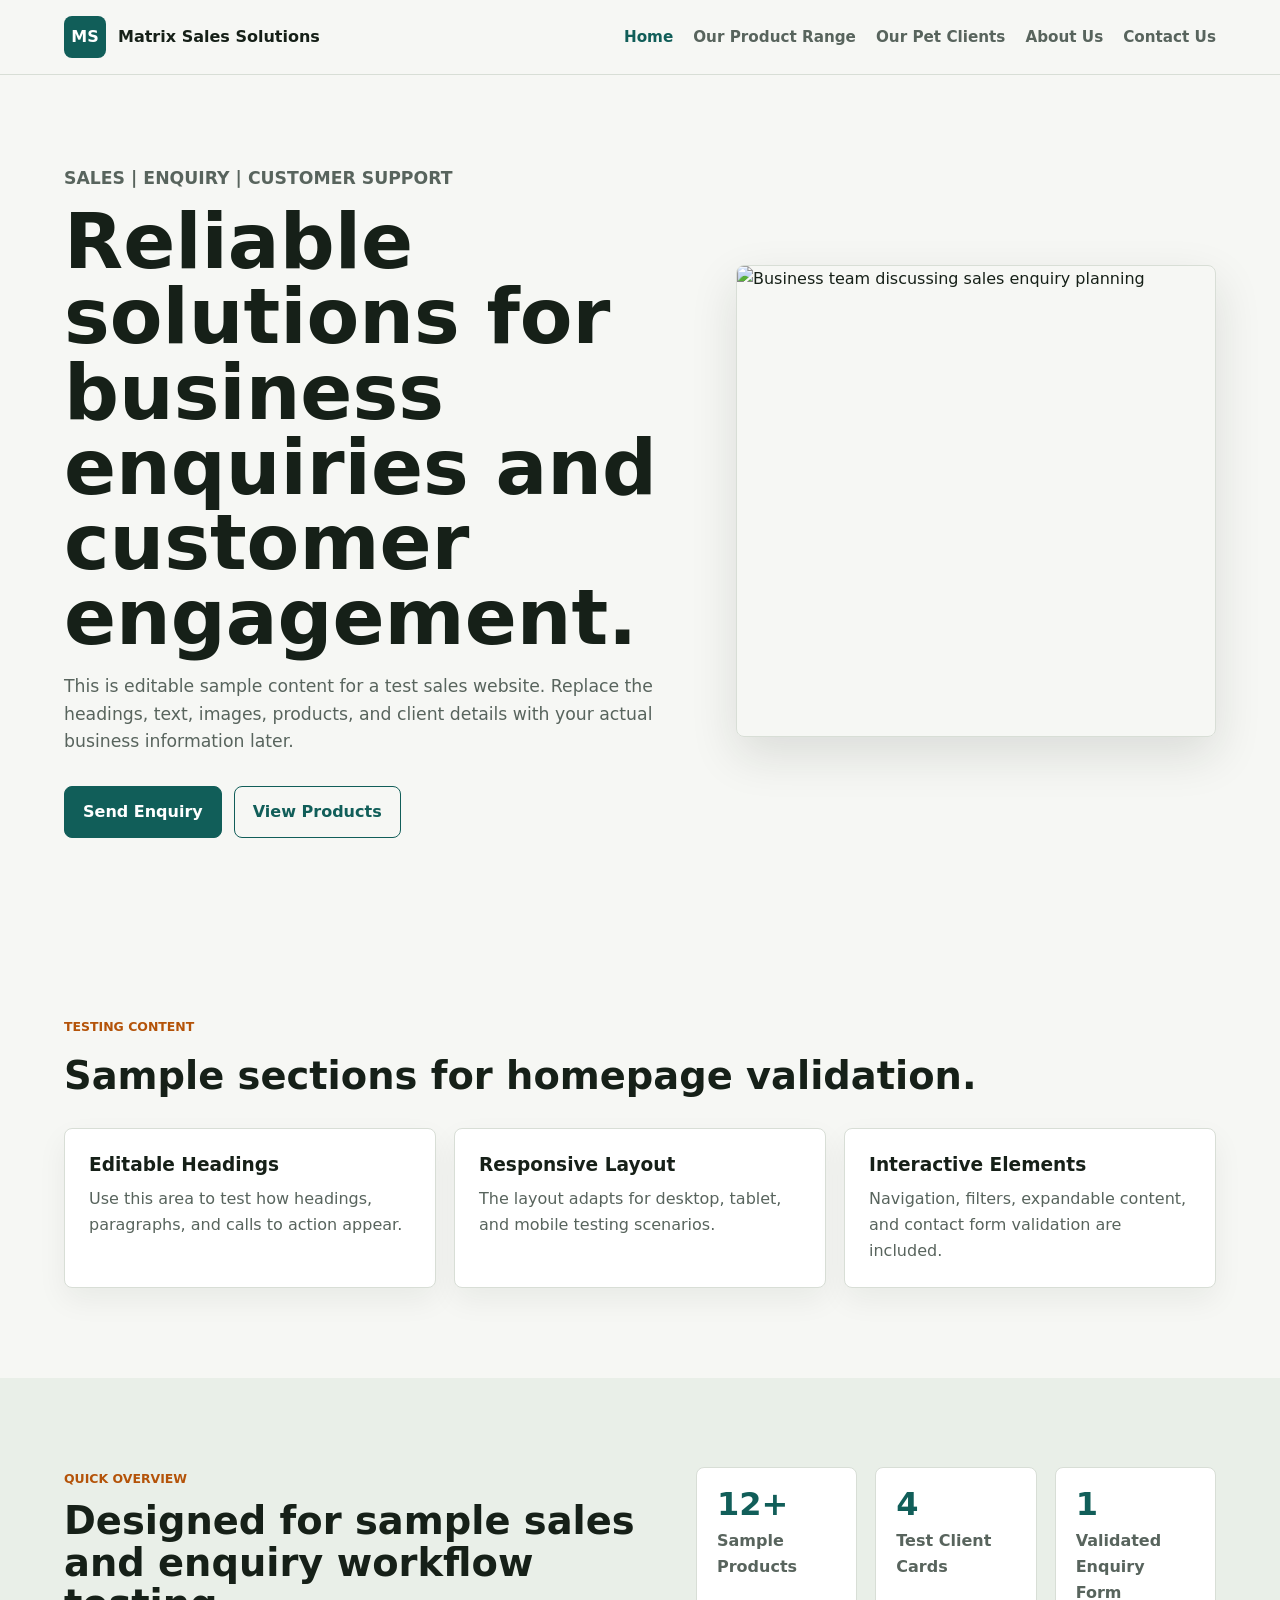
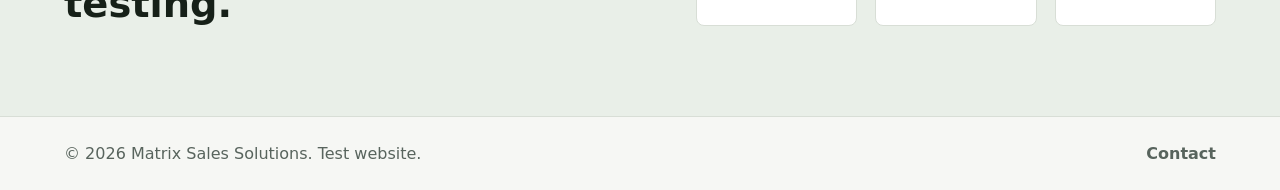
==== index.html @ e87998b1 "Add files via upload" ====
<!doctype html>
<html lang="en">
  <head>
    <meta charset="utf-8" />
    <meta name="viewport" content="width=device-width, initial-scale=1" />
    <meta
      name="description"
      content="Sample sales and enquiry website for testing forms, navigation, content, and interactive sections."
    />
    <title>Matrix Sales Solutions | Home</title>
    <link rel="stylesheet" href="styles.css" />
  </head>
  <body>
    <header class="site-header">
      <a class="brand" href="index.html" aria-label="Matrix Sales Solutions home">
        <span class="brand-mark">MS</span>
        <span>Matrix Sales Solutions</span>
      </a>
      <button class="nav-toggle" type="button" aria-expanded="false" aria-controls="site-nav">
        <span></span>
        <span></span>
        <span></span>
      </button>
      <nav id="site-nav" class="site-nav" aria-label="Main navigation">
        <a href="index.html" aria-current="page">Home</a>
        <a href="products.html">Our Product Range</a>
        <a href="clients.html">Our Pet Clients</a>
        <a href="about.html">About Us</a>
        <a href="contact.html">Contact Us</a>
      </nav>
    </header>

    <main>
      <section class="hero">
        <div class="hero-copy">
          <p class="eyebrow">Sales | Enquiry | Customer Support</p>
          <h1>Reliable solutions for business enquiries and customer engagement.</h1>
          <p>
            This is editable sample content for a test sales website. Replace the headings, text,
            images, products, and client details with your actual business information later.
          </p>
          <div class="button-row">
            <a class="button primary" href="contact.html">Send Enquiry</a>
            <a class="button secondary" href="products.html">View Products</a>
          </div>
        </div>
        <div class="hero-image">
          <img
            src="https://images.unsplash.com/photo-1556761175-b413da4baf72?auto=format&fit=crop&w=1000&q=80"
            alt="Business team discussing sales enquiry planning"
          />
        </div>
      </section>

      <section class="section">
        <div class="section-heading">
          <p class="eyebrow">Testing Content</p>
          <h2>Sample sections for homepage validation.</h2>
        </div>
        <div class="feature-grid">
          <article class="feature-card">
            <h3>Editable Headings</h3>
            <p>Use this area to test how headings, paragraphs, and calls to action appear.</p>
          </article>
          <article class="feature-card">
            <h3>Responsive Layout</h3>
            <p>The layout adapts for desktop, tablet, and mobile testing scenarios.</p>
          </article>
          <article class="feature-card">
            <h3>Interactive Elements</h3>
            <p>Navigation, filters, expandable content, and contact form validation are included.</p>
          </article>
        </div>
      </section>

      <section class="section muted split-section">
        <div>
          <p class="eyebrow">Quick Overview</p>
          <h2>Designed for sample sales and enquiry workflow testing.</h2>
        </div>
        <div class="stats-grid">
          <div>
            <strong>12+</strong>
            <span>Sample Products</span>
          </div>
          <div>
            <strong>4</strong>
            <span>Test Client Cards</span>
          </div>
          <div>
            <strong>1</strong>
            <span>Validated Enquiry Form</span>
          </div>
        </div>
      </section>
    </main>

    <footer class="site-footer">
      <p>&copy; <span id="year"></span> Matrix Sales Solutions. Test website.</p>
      <a href="contact.html">Contact</a>
    </footer>

    <script src="script.js"></script>
  </body>
</html>
---- styles.css ----
:root {
  --bg: #f6f7f4;
  --surface: #ffffff;
  --surface-alt: #e9efe8;
  --ink: #162018;
  --muted: #58645d;
  --line: #d8ded6;
  --accent: #0f766e;
  --accent-dark: #115e59;
  --warning: #b45309;
  --danger: #b42318;
  --shadow: 0 18px 48px rgba(22, 32, 24, 0.12);
}

* {
  box-sizing: border-box;
}

html {
  scroll-behavior: smooth;
}

body {
  margin: 0;
  color: var(--ink);
  background: var(--bg);
  font-family:
    Inter, ui-sans-serif, system-ui, -apple-system, BlinkMacSystemFont, "Segoe UI", sans-serif;
  line-height: 1.6;
}

a {
  color: inherit;
  text-decoration: none;
}

img {
  display: block;
  max-width: 100%;
}

button,
input,
select,
textarea {
  font: inherit;
}

.site-header {
  position: sticky;
  top: 0;
  z-index: 20;
  display: flex;
  align-items: center;
  justify-content: space-between;
  gap: 24px;
  padding: 16px clamp(18px, 5vw, 72px);
  background: rgba(246, 247, 244, 0.94);
  border-bottom: 1px solid var(--line);
  backdrop-filter: blur(14px);
}

.brand {
  display: inline-flex;
  align-items: center;
  gap: 12px;
  font-weight: 850;
}

.brand-mark {
  display: grid;
  width: 42px;
  height: 42px;
  place-items: center;
  color: white;
  background: var(--accent-dark);
  border-radius: 8px;
}

.site-nav {
  display: flex;
  align-items: center;
  gap: 20px;
  color: var(--muted);
  font-size: 0.95rem;
  font-weight: 750;
}

.site-nav a {
  padding: 8px 0;
}

.site-nav a:hover,
.site-nav a[aria-current="page"] {
  color: var(--accent-dark);
}

.nav-toggle {
  display: none;
  width: 42px;
  height: 42px;
  padding: 0;
  background: var(--surface);
  border: 1px solid var(--line);
  border-radius: 8px;
}

.nav-toggle span {
  display: block;
  width: 18px;
  height: 2px;
  margin: 4px auto;
  background: var(--ink);
}

.hero,
.page-hero,
.section {
  padding: clamp(54px, 7vw, 96px) clamp(18px, 5vw, 72px);
}

.hero {
  display: grid;
  grid-template-columns: minmax(0, 1fr) minmax(320px, 0.8fr);
  gap: clamp(32px, 6vw, 72px);
  align-items: center;
  min-height: calc(100vh - 75px);
}

.hero-copy {
  max-width: 820px;
}

.hero h1,
.page-hero h1 {
  margin: 0;
  max-width: 880px;
  font-size: clamp(2.4rem, 6vw, 5.4rem);
  line-height: 0.98;
  letter-spacing: 0;
}

.hero p,
.page-hero p {
  max-width: 760px;
  color: var(--muted);
  font-size: 1.08rem;
}

.hero-image {
  overflow: hidden;
  border: 1px solid var(--line);
  border-radius: 8px;
  box-shadow: var(--shadow);
}

.hero-image img {
  width: 100%;
  min-height: 470px;
  object-fit: cover;
}

.eyebrow {
  margin: 0 0 12px;
  color: var(--warning);
  font-size: 0.78rem;
  font-weight: 900;
  letter-spacing: 0;
  text-transform: uppercase;
}

h1,
h2,
h3,
p,
a,
button {
  overflow-wrap: anywhere;
}

h2 {
  margin: 0;
  font-size: clamp(1.7rem, 3vw, 3rem);
  line-height: 1.08;
  letter-spacing: 0;
}

h3 {
  margin: 0 0 10px;
  font-size: 1.16rem;
  line-height: 1.25;
}

.button-row {
  display: flex;
  flex-wrap: wrap;
  gap: 12px;
  margin-top: 30px;
}

.button {
  display: inline-flex;
  min-height: 46px;
  align-items: center;
  justify-content: center;
  padding: 12px 18px;
  border: 1px solid var(--accent-dark);
  border-radius: 8px;
  cursor: pointer;
  font-weight: 850;
}

.button.primary {
  color: white;
  background: var(--accent-dark);
}

.button.secondary {
  color: var(--accent-dark);
  background: transparent;
}

.muted {
  background: var(--surface-alt);
}

.section-heading {
  display: grid;
  gap: 6px;
  margin-bottom: 32px;
}

.feature-grid,
.product-grid,
.client-grid,
.stats-grid,
.about-content {
  display: grid;
  gap: 18px;
}

.feature-grid {
  grid-template-columns: repeat(3, minmax(0, 1fr));
}

.feature-card,
.product-card,
.client-card,
.contact-card,
.enquiry-form,
.about-content article {
  background: var(--surface);
  border: 1px solid var(--line);
  border-radius: 8px;
  box-shadow: 0 12px 30px rgba(22, 32, 24, 0.06);
}

.feature-card,
.client-card,
.about-content article {
  padding: 24px;
}

.feature-card p,
.product-card p,
.client-card p,
.about-content p {
  margin: 0;
  color: var(--muted);
}

.split-section {
  display: grid;
  grid-template-columns: minmax(0, 1fr) minmax(280px, 520px);
  gap: 32px;
  align-items: center;
}

.stats-grid {
  grid-template-columns: repeat(3, minmax(0, 1fr));
}

.stats-grid div {
  padding: 20px;
  background: var(--surface);
  border: 1px solid var(--line);
  border-radius: 8px;
}

.stats-grid strong {
  display: block;
  color: var(--accent-dark);
  font-size: 2rem;
  line-height: 1;
}

.stats-grid span {
  display: block;
  margin-top: 8px;
  color: var(--muted);
  font-weight: 750;
}

.page-hero {
  background: var(--surface-alt);
}

.image-page-hero {
  display: grid;
  grid-template-columns: minmax(0, 1fr) minmax(280px, 460px);
  gap: 32px;
  align-items: center;
}

.image-page-hero img {
  width: 100%;
  min-height: 320px;
  object-fit: cover;
  border-radius: 8px;
  box-shadow: var(--shadow);
}

.filter-bar {
  display: flex;
  flex-wrap: wrap;
  gap: 10px;
  margin-bottom: 24px;
}

.filter-button,
.details-toggle,
.client-more {
  min-height: 40px;
  padding: 9px 14px;
  border: 1px solid var(--line);
  border-radius: 8px;
  color: var(--ink);
  background: var(--surface);
  cursor: pointer;
  font-weight: 800;
}

.filter-button.active,
.filter-button:hover,
.details-toggle:hover,
.client-more:hover {
  color: white;
  background: var(--accent-dark);
  border-color: var(--accent-dark);
}

.product-grid {
  grid-template-columns: repeat(2, minmax(0, 1fr));
}

.product-card {
  display: grid;
  grid-template-columns: 180px minmax(0, 1fr);
  overflow: hidden;
}

.product-card img {
  width: 100%;
  height: 100%;
  min-height: 260px;
  object-fit: cover;
}

.product-card div {
  padding: 22px;
}

.product-card span {
  display: inline-block;
  margin-bottom: 10px;
  color: var(--warning);
  font-size: 0.8rem;
  font-weight: 900;
  text-transform: uppercase;
}

.product-card h2,
.client-card h2,
.contact-card h2,
.about-content h2 {
  margin: 0 0 10px;
  font-size: 1.35rem;
  line-height: 1.25;
}

.details {
  margin-top: 14px !important;
  padding: 14px;
  background: var(--surface-alt);
  border-radius: 8px;
}

.client-grid {
  grid-template-columns: repeat(3, minmax(0, 1fr));
}

.client-card {
  transition:
    transform 180ms ease,
    box-shadow 180ms ease;
}

.client-card:hover,
.client-card:focus-within {
  transform: translateY(-4px);
  box-shadow: var(--shadow);
}

.sample-logo {
  display: grid;
  width: 72px;
  height: 72px;
  place-items: center;
  margin-bottom: 18px;
  color: white;
  background: var(--accent-dark);
  border-radius: 8px;
  font-size: 1.5rem;
  font-weight: 900;
}

.sample-logo.orange {
  background: #b45309;
}

.sample-logo.green {
  background: #287847;
}

.client-extra {
  margin-top: 14px;
  padding: 14px;
  background: var(--surface-alt);
  border-radius: 8px;
}

.about-content {
  grid-template-columns: repeat(3, minmax(0, 1fr));
}

.link-list {
  display: grid;
  gap: 10px;
}

.link-list a {
  padding: 12px 14px;
  color: var(--accent-dark);
  background: var(--surface-alt);
  border-radius: 8px;
  font-weight: 850;
}

.contact-layout {
  display: grid;
  grid-template-columns: minmax(0, 1fr) minmax(280px, 420px);
  gap: 24px;
  align-items: start;
}

.enquiry-form,
.contact-card {
  padding: 24px;
}

.form-row {
  display: grid;
  gap: 8px;
  margin-bottom: 18px;
}

label {
  font-weight: 850;
}

label span {
  color: var(--danger);
}

input,
select,
textarea {
  width: 100%;
  padding: 13px 14px;
  color: var(--ink);
  background: #fbfcfa;
  border: 1px solid var(--line);
  border-radius: 8px;
}

input:focus,
select:focus,
textarea:focus {
  border-color: var(--accent);
  outline: 3px solid rgba(15, 118, 110, 0.14);
}

.error-message {
  min-height: 18px;
  color: var(--danger);
  font-weight: 750;
}

.submit-button {
  width: 100%;
}

.form-status {
  margin-top: 16px;
  padding: 14px;
  color: var(--accent-dark);
  background: #e3f4ef;
  border: 1px solid #b8dcd2;
  border-radius: 8px;
}

.form-status:empty {
  display: none;
}

.delivery-log {
  margin-top: 18px;
  padding: 14px;
  color: var(--muted);
  background: var(--surface-alt);
  border-radius: 8px;
}

.hidden {
  display: none !important;
}

.site-footer {
  display: flex;
  justify-content: space-between;
  gap: 20px;
  padding: 24px clamp(18px, 5vw, 72px);
  color: var(--muted);
  border-top: 1px solid var(--line);
}

.site-footer p {
  margin: 0;
}

.site-footer a {
  font-weight: 850;
}

@media (max-width: 980px) {
  .nav-toggle {
    display: block;
  }

  .site-nav {
    position: absolute;
    top: 75px;
    right: 18px;
    left: 18px;
    display: none;
    flex-direction: column;
    align-items: stretch;
    padding: 16px;
    background: var(--surface);
    border: 1px solid var(--line);
    border-radius: 8px;
    box-shadow: var(--shadow);
  }

  .site-nav.is-open {
    display: flex;
  }

  .hero,
  .split-section,
  .image-page-hero,
  .contact-layout {
    grid-template-columns: 1fr;
  }

  .hero {
    min-height: auto;
  }

  .hero-image img {
    min-height: 320px;
  }

  .feature-grid,
  .product-grid,
  .client-grid,
  .about-content {
    grid-template-columns: 1fr;
  }
}

@media (max-width: 620px) {
  .site-header {
    padding: 14px 16px;
  }

  .brand span:last-child {
    max-width: 190px;
    overflow: hidden;
    text-overflow: ellipsis;
    white-space: nowrap;
  }

  .hero,
  .page-hero,
  .section {
    padding-right: 16px;
    padding-left: 16px;
  }

  .product-card {
    grid-template-columns: 1fr;
  }

  .product-card img {
    min-height: 220px;
  }

  .stats-grid {
    grid-template-columns: 1fr;
  }

  .button,
  .button-row,
  .site-footer {
    width: 100%;
  }

  .site-footer {
    flex-direction: column;
  }
}
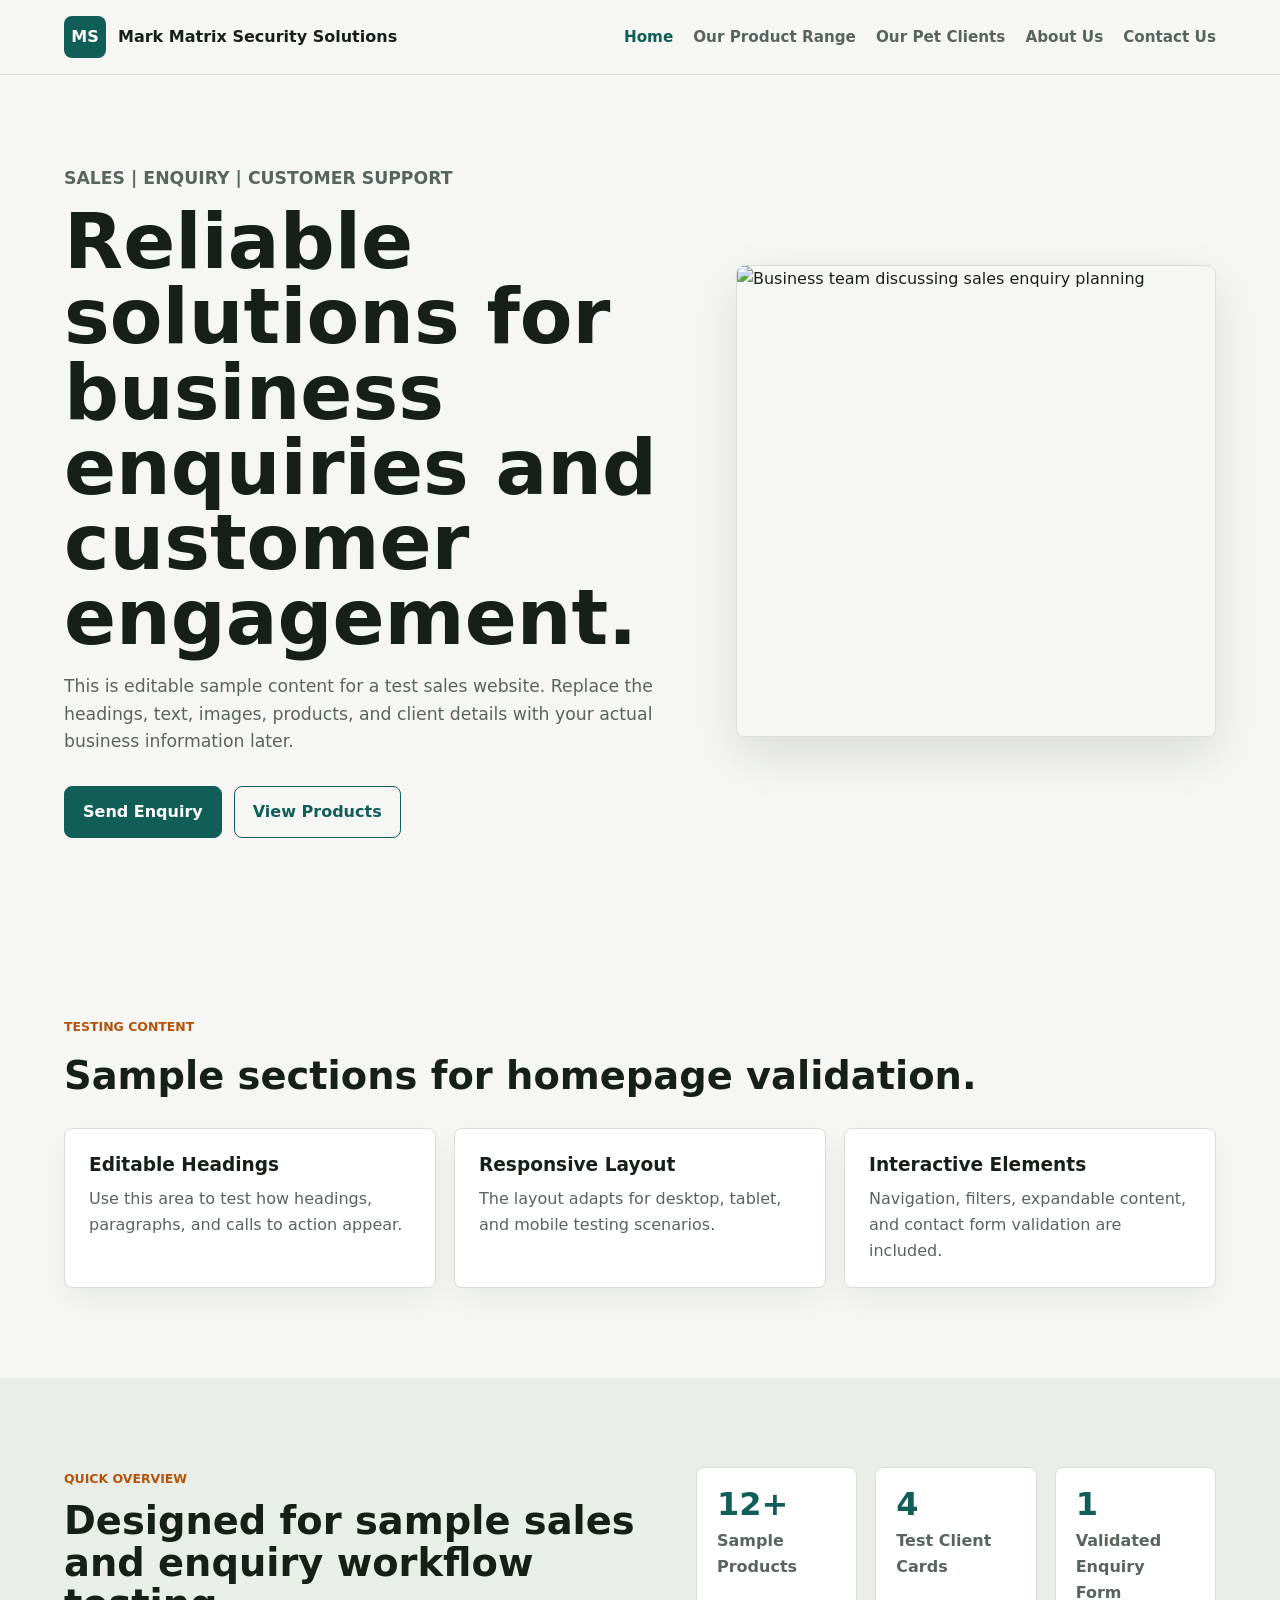
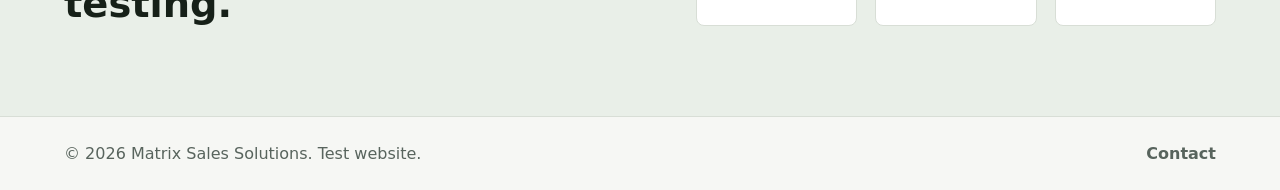
==== commit 948f67cb: "Add files via upload" ====
--- a/index.html
+++ b/index.html
@@ -14,7 +14,7 @@
     <header class="site-header">
       <a class="brand" href="index.html" aria-label="Matrix Sales Solutions home">
         <span class="brand-mark">MS</span>
-        <span>Matrix Sales Solutions</span>
+        <span>Mark Matrix Security Solutions</span>
       </a>
       <button class="nav-toggle" type="button" aria-expanded="false" aria-controls="site-nav">
         <span></span>
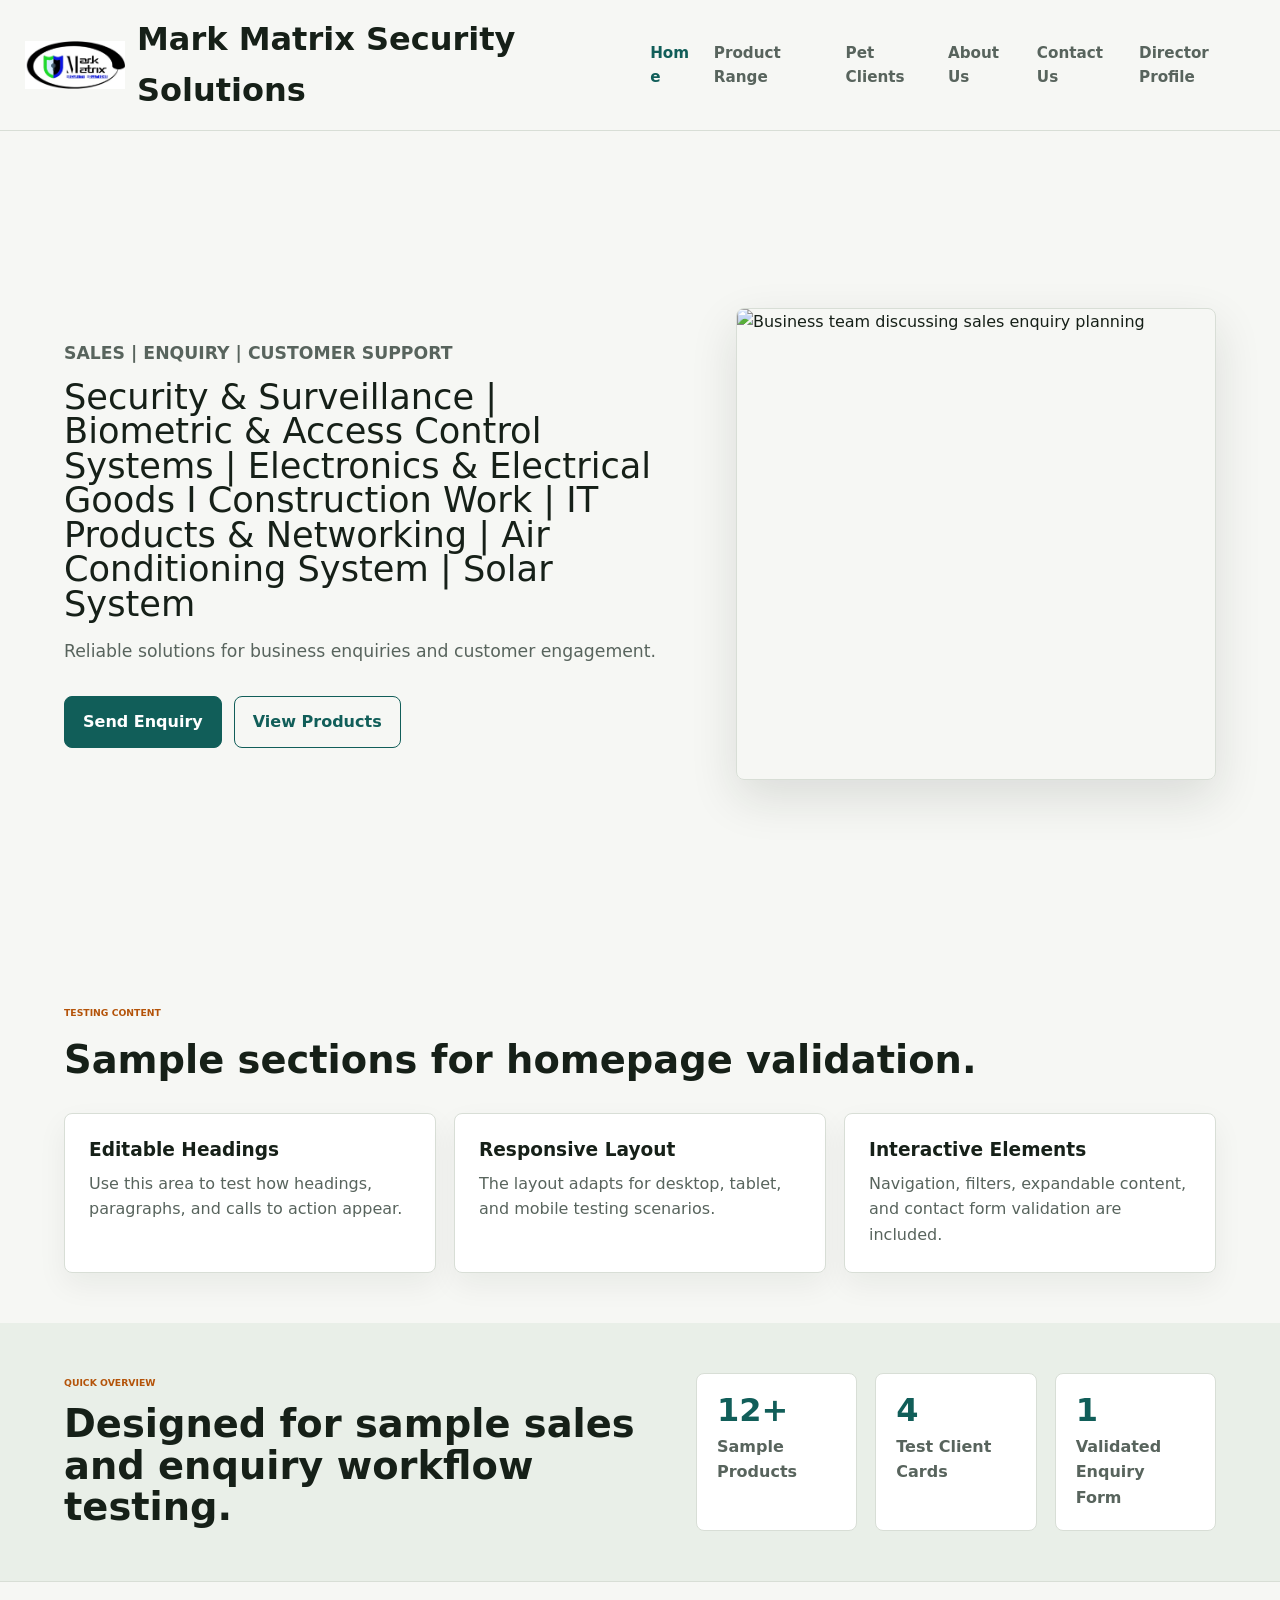
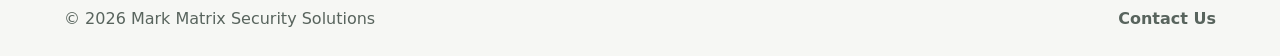
==== commit bf4a9de0: "Add files via upload" ====
--- a/index.html
+++ b/index.html
@@ -12,10 +12,10 @@
   </head>
   <body>
     <header class="site-header">
-      <a class="brand" href="index.html" aria-label="Matrix Sales Solutions home">
-        <span class="brand-mark">MS</span>
-        <span>Mark Matrix Security Solutions</span>
-      </a>
+      <a class="brand" href="index.html" aria-label="Home">
+			<img src="assets/companyLogo.png" alt="Company Logo" class="site-logo" />
+			<span>Mark Matrix Security Solutions</span>
+</a>
       <button class="nav-toggle" type="button" aria-expanded="false" aria-controls="site-nav">
         <span></span>
         <span></span>
@@ -23,10 +23,11 @@
       </button>
       <nav id="site-nav" class="site-nav" aria-label="Main navigation">
         <a href="index.html" aria-current="page">Home</a>
-        <a href="products.html">Our Product Range</a>
-        <a href="clients.html">Our Pet Clients</a>
+        <a href="products.html">Product Range</a>
+        <a href="clients.html">Pet Clients</a>
         <a href="about.html">About Us</a>
         <a href="contact.html">Contact Us</a>
+		<a href="director.html">Director Profile</a>
       </nav>
     </header>
 
@@ -34,10 +35,10 @@
       <section class="hero">
         <div class="hero-copy">
           <p class="eyebrow">Sales | Enquiry | Customer Support</p>
-          <h1>Reliable solutions for business enquiries and customer engagement.</h1>
+          <h1> Security & Surveillance | Biometric & Access Control Systems | Electronics & Electrical Goods I Construction Work | IT Products & Networking | Air Conditioning System | Solar System 
+		  </h1>
           <p>
-            This is editable sample content for a test sales website. Replace the headings, text,
-            images, products, and client details with your actual business information later.
+            Reliable solutions for business enquiries and customer engagement.
           </p>
           <div class="button-row">
             <a class="button primary" href="contact.html">Send Enquiry</a>
@@ -96,8 +97,8 @@
     </main>
 
     <footer class="site-footer">
-      <p>&copy; <span id="year"></span> Matrix Sales Solutions. Test website.</p>
-      <a href="contact.html">Contact</a>
+      <p>&copy; <span id="year"></span> Mark Matrix Security Solutions</p>
+      <a href="contact.html">Contact Us</a>
     </footer>
 
     <script src="script.js"></script>
--- a/styles.css
+++ b/styles.css
@@ -49,12 +49,12 @@
 .site-header {
   position: sticky;
   top: 0;
-  z-index: 20;
+  z-index: 10;
   display: flex;
   align-items: center;
   justify-content: space-between;
-  gap: 24px;
-  padding: 16px clamp(18px, 5vw, 72px);
+  gap: 20px;
+  padding: 14px clamp(10px, 7vw, 25px);
   background: rgba(246, 247, 244, 0.94);
   border-bottom: 1px solid var(--line);
   backdrop-filter: blur(14px);
@@ -64,7 +64,8 @@
   display: inline-flex;
   align-items: center;
   gap: 12px;
-  font-weight: 850;
+  font-weight: 795;
+  font-size: 2rem;
 }
 
 .brand-mark {
@@ -116,7 +117,7 @@
 .hero,
 .page-hero,
 .section {
-  padding: clamp(54px, 7vw, 96px) clamp(18px, 5vw, 72px);
+  padding: clamp(34px, 7vw, 50px) clamp(18px, 5vw, 72px);
 }
 
 .hero {
@@ -135,7 +136,8 @@
 .page-hero h1 {
   margin: 0;
   max-width: 880px;
-  font-size: clamp(2.4rem, 6vw, 5.4rem);
+  font-weight: 500;
+  font-size: clamp(2.2rem, 5vw, 1rem);
   line-height: 0.98;
   letter-spacing: 0;
 }
@@ -163,10 +165,17 @@
 .eyebrow {
   margin: 0 0 12px;
   color: var(--warning);
-  font-size: 0.78rem;
-  font-weight: 900;
+  font-size: 0.58rem;
+  font-weight: 600;
   letter-spacing: 0;
   text-transform: uppercase;
+}
+
+.site-logo {
+  width: 100px;
+  height: 70px;
+  object-fit: contain;
+  border-radius: 8px;
 }
 
 h1,
@@ -605,6 +614,7 @@
   }
 
   .brand span:last-child {
+	font-size: 5rem;
     max-width: 190px;
     overflow: hidden;
     text-overflow: ellipsis;
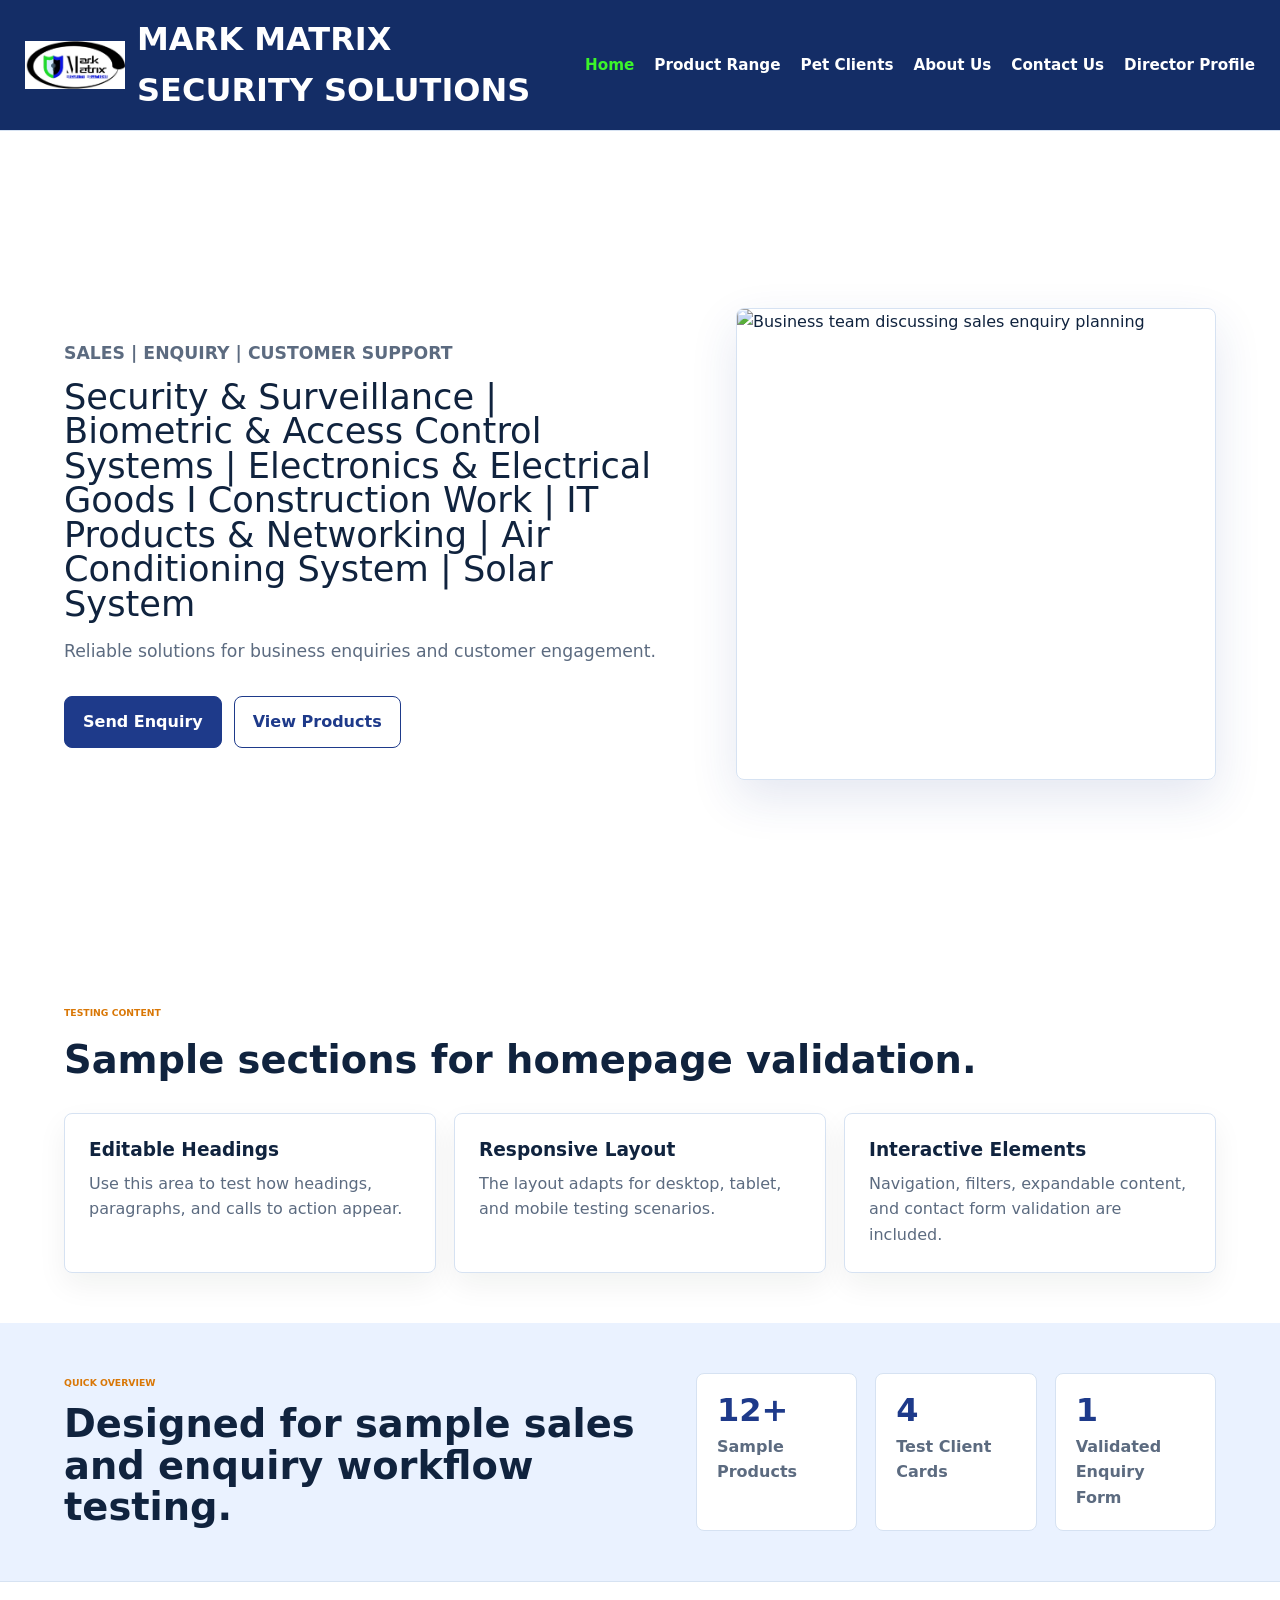
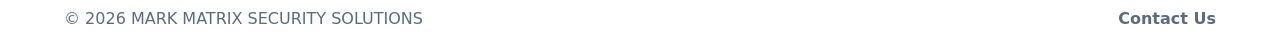
==== commit 68068621: "Add files via upload" ====
--- a/index.html
+++ b/index.html
@@ -14,7 +14,7 @@
     <header class="site-header">
       <a class="brand" href="index.html" aria-label="Home">
 			<img src="assets/companyLogo.png" alt="Company Logo" class="site-logo" />
-			<span>Mark Matrix Security Solutions</span>
+			<span>MARK MATRIX SECURITY SOLUTIONS</span>
 </a>
       <button class="nav-toggle" type="button" aria-expanded="false" aria-controls="site-nav">
         <span></span>
@@ -97,7 +97,7 @@
     </main>
 
     <footer class="site-footer">
-      <p>&copy; <span id="year"></span> Mark Matrix Security Solutions</p>
+      <p>&copy; <span id="year"></span> MARK MATRIX SECURITY SOLUTIONS</p>
       <a href="contact.html">Contact Us</a>
     </footer>
 
--- a/styles.css
+++ b/styles.css
@@ -1,15 +1,15 @@
 :root {
-  --bg: #f6f7f4;
+  --bg: #ffffff;
   --surface: #ffffff;
-  --surface-alt: #e9efe8;
-  --ink: #162018;
-  --muted: #58645d;
-  --line: #d8ded6;
-  --accent: #0f766e;
-  --accent-dark: #115e59;
-  --warning: #b45309;
-  --danger: #b42318;
-  --shadow: 0 18px 48px rgba(22, 32, 24, 0.12);
+  --surface-alt: #eaf2ff;
+  --ink: #10233e;
+  --muted: #5c6b80;
+  --line: #d6e2f2;
+  --accent: #2563eb;
+  --accent-dark: #1e3a8a;
+  --warning: #d97706;
+  --danger: #dc2626;
+  --shadow: 0 18px 48px rgba(30, 58, 138, 0.12);
 }
 
 * {
@@ -55,15 +55,18 @@
   justify-content: space-between;
   gap: 20px;
   padding: 14px clamp(10px, 7vw, 25px);
-  background: rgba(246, 247, 244, 0.94);
+  background: #142d66;
   border-bottom: 1px solid var(--line);
   backdrop-filter: blur(14px);
+  color: #ffffff;
 }
 
 .brand {
-  display: inline-flex;
+  display: flex;              /* Better than inline-flex for responsiveness */
   align-items: center;
   gap: 12px;
+  flex: 1;                    /* Allows brand section to occupy available space */
+  min-width: 0;               /* Prevents overflow in flex layouts */
   font-weight: 795;
   font-size: 2rem;
 }
@@ -82,7 +85,7 @@
   display: flex;
   align-items: center;
   gap: 20px;
-  color: var(--muted);
+  color: #ffffff;
   font-size: 0.95rem;
   font-weight: 750;
 }
@@ -93,7 +96,7 @@
 
 .site-nav a:hover,
 .site-nav a[aria-current="page"] {
-  color: var(--accent-dark);
+  color: #3bf52a;
 }
 
 .nav-toggle {
@@ -420,6 +423,18 @@
   box-shadow: var(--shadow);
 }
 
+.clientss-card {
+  width: 220px;
+  height: 140px;
+  overflow: hidden;
+}
+
+.clientss-card img {
+  width: 100%;
+  height: 100%;
+  object-fit: contain;
+}
+
 .sample-logo {
   display: grid;
   width: 72px;
@@ -438,7 +453,7 @@
 }
 
 .sample-logo.green {
-  background: #287847;
+  background: #1e40af;
 }
 
 .client-extra {
@@ -497,7 +512,7 @@
   width: 100%;
   padding: 13px 14px;
   color: var(--ink);
-  background: #fbfcfa;
+  background: #fbfdff;
   border: 1px solid var(--line);
   border-radius: 8px;
 }
@@ -506,7 +521,7 @@
 select:focus,
 textarea:focus {
   border-color: var(--accent);
-  outline: 3px solid rgba(15, 118, 110, 0.14);
+  outline: 3px solid rgba(37, 99, 235, 0.14);
 }
 
 .error-message {
@@ -523,8 +538,8 @@
   margin-top: 16px;
   padding: 14px;
   color: var(--accent-dark);
-  background: #e3f4ef;
-  border: 1px solid #b8dcd2;
+  background: #e8f1ff;
+  border: 1px solid #bfd3f8;
   border-radius: 8px;
 }
 
@@ -614,11 +629,13 @@
   }
 
   .brand span:last-child {
-	font-size: 5rem;
-    max-width: 190px;
-    overflow: hidden;
-    text-overflow: ellipsis;
-    white-space: nowrap;
+    font-size: 1rem;
+    font-weight: 700;
+    white-space: normal;
+    overflow: visible;
+    text-overflow: unset;
+    max-width: none;
+    line-height: 1.2;
   }
 
   .hero,
@@ -650,3 +667,4 @@
     flex-direction: column;
   }
 }
+
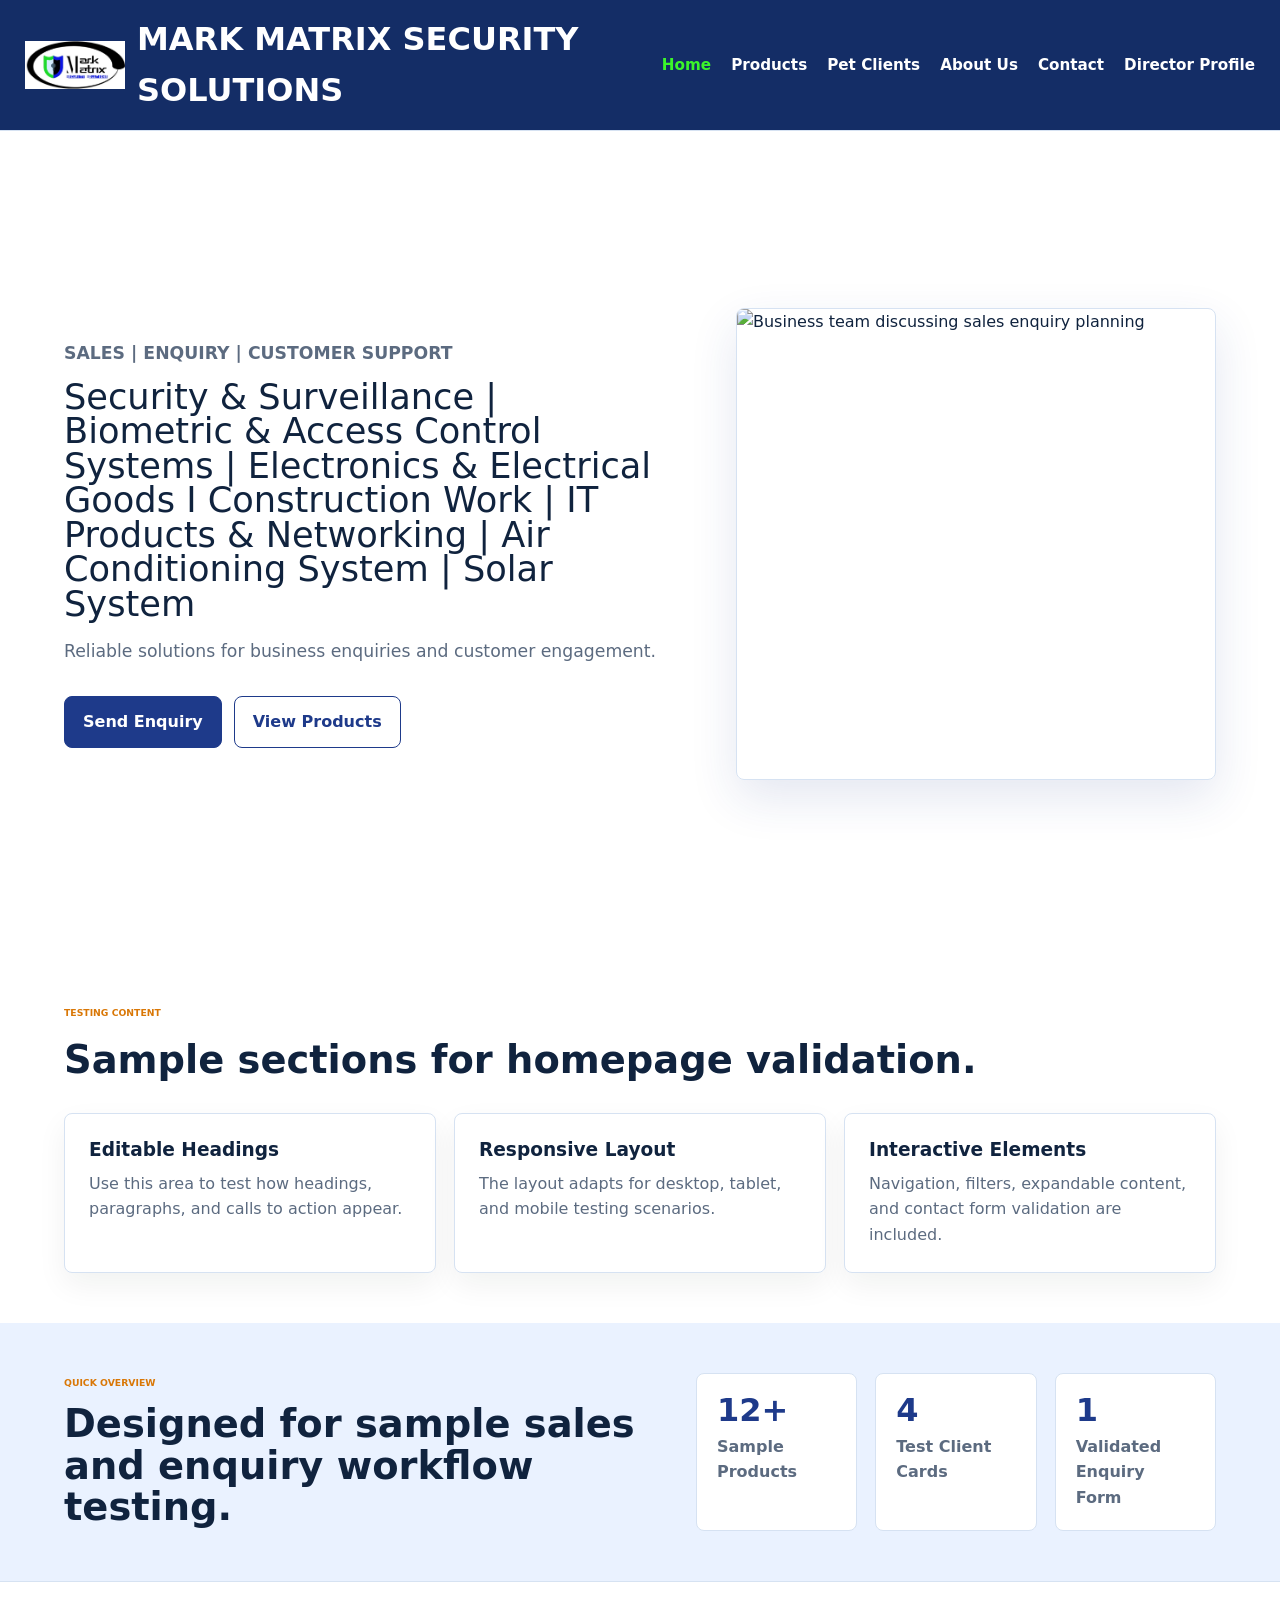
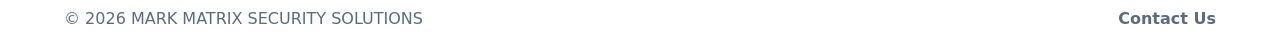
==== commit cd75cea7: "Update index.html" ====
--- a/index.html
+++ b/index.html
@@ -23,10 +23,10 @@
       </button>
       <nav id="site-nav" class="site-nav" aria-label="Main navigation">
         <a href="index.html" aria-current="page">Home</a>
-        <a href="products.html">Product Range</a>
+        <a href="products.html">Products</a>
         <a href="clients.html">Pet Clients</a>
         <a href="about.html">About Us</a>
-        <a href="contact.html">Contact Us</a>
+        <a href="contact.html">Contact</a>
 		<a href="director.html">Director Profile</a>
       </nav>
     </header>
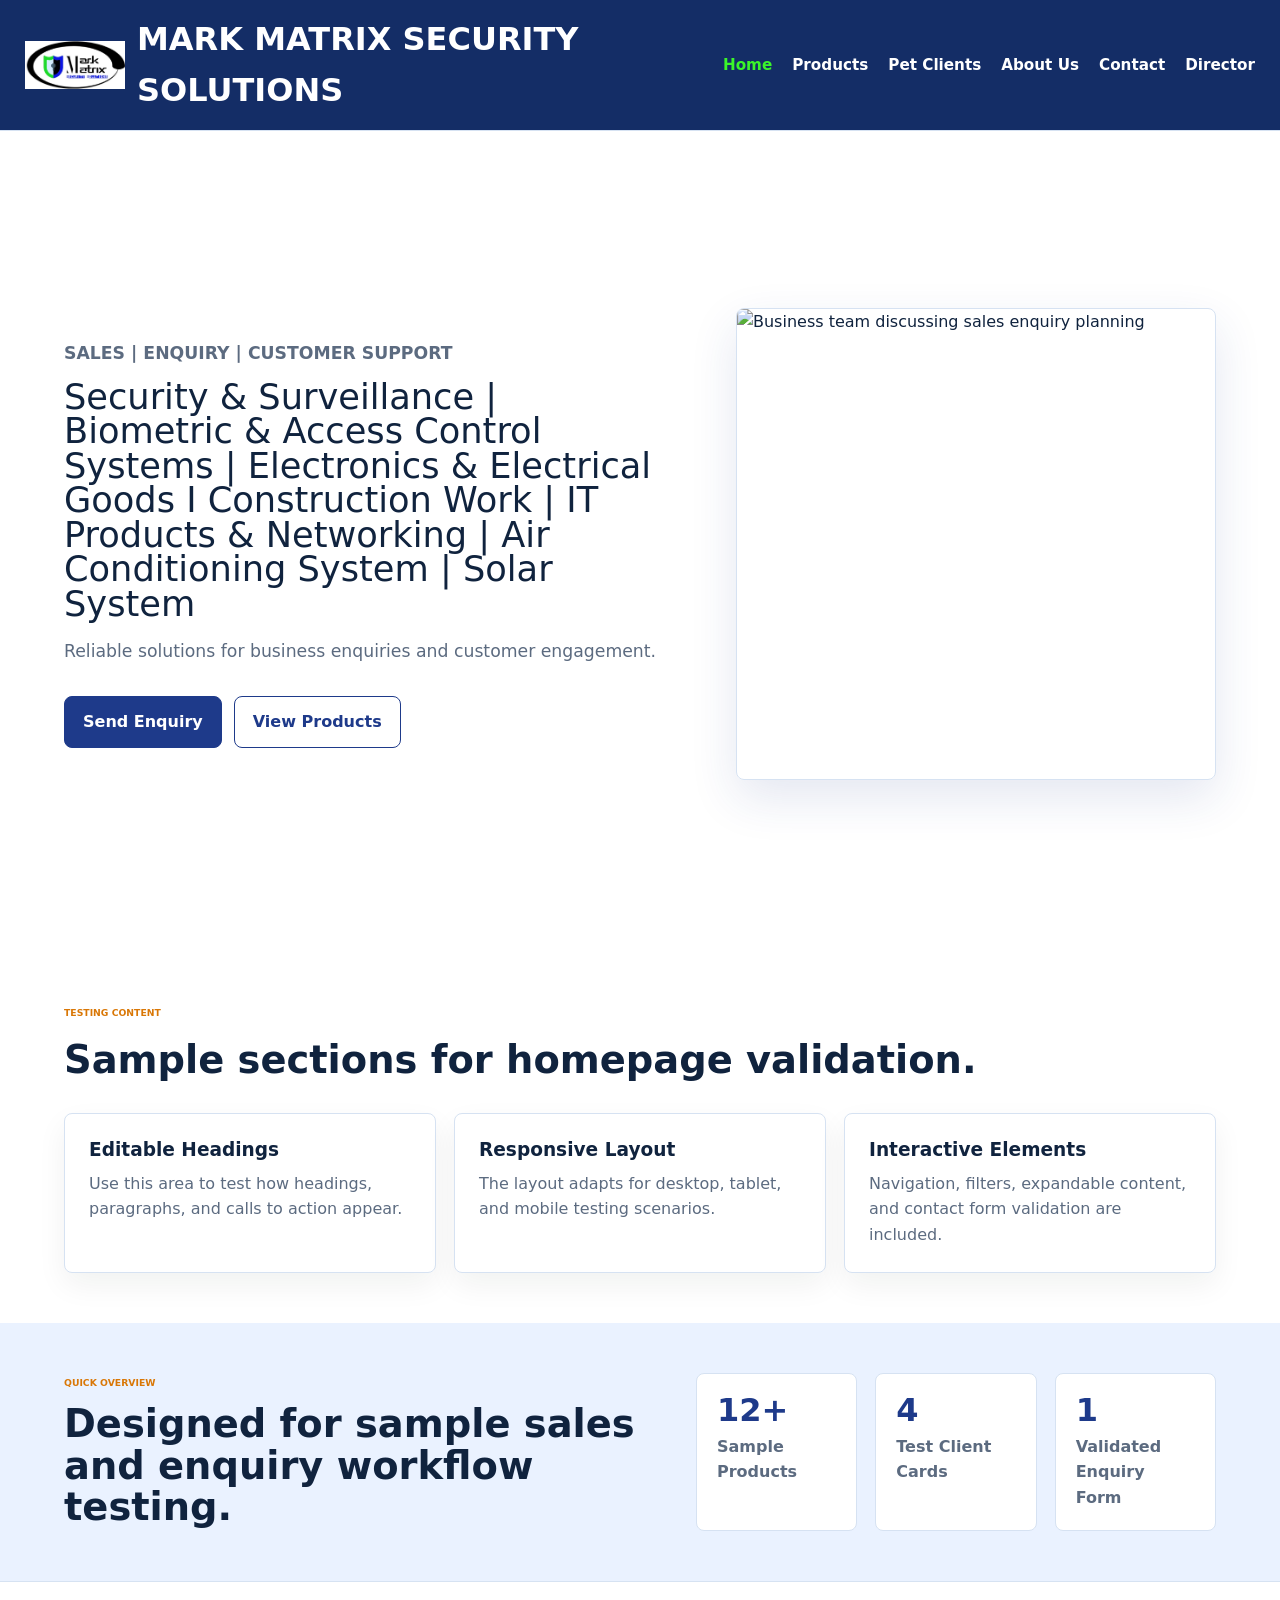
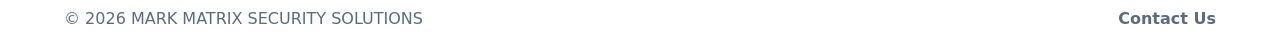
==== commit 7812938f: "Add files via upload" ====
--- a/index.html
+++ b/index.html
@@ -27,7 +27,7 @@
         <a href="clients.html">Pet Clients</a>
         <a href="about.html">About Us</a>
         <a href="contact.html">Contact</a>
-		<a href="director.html">Director Profile</a>
+		<a href="director.html">Director</a>
       </nav>
     </header>
 
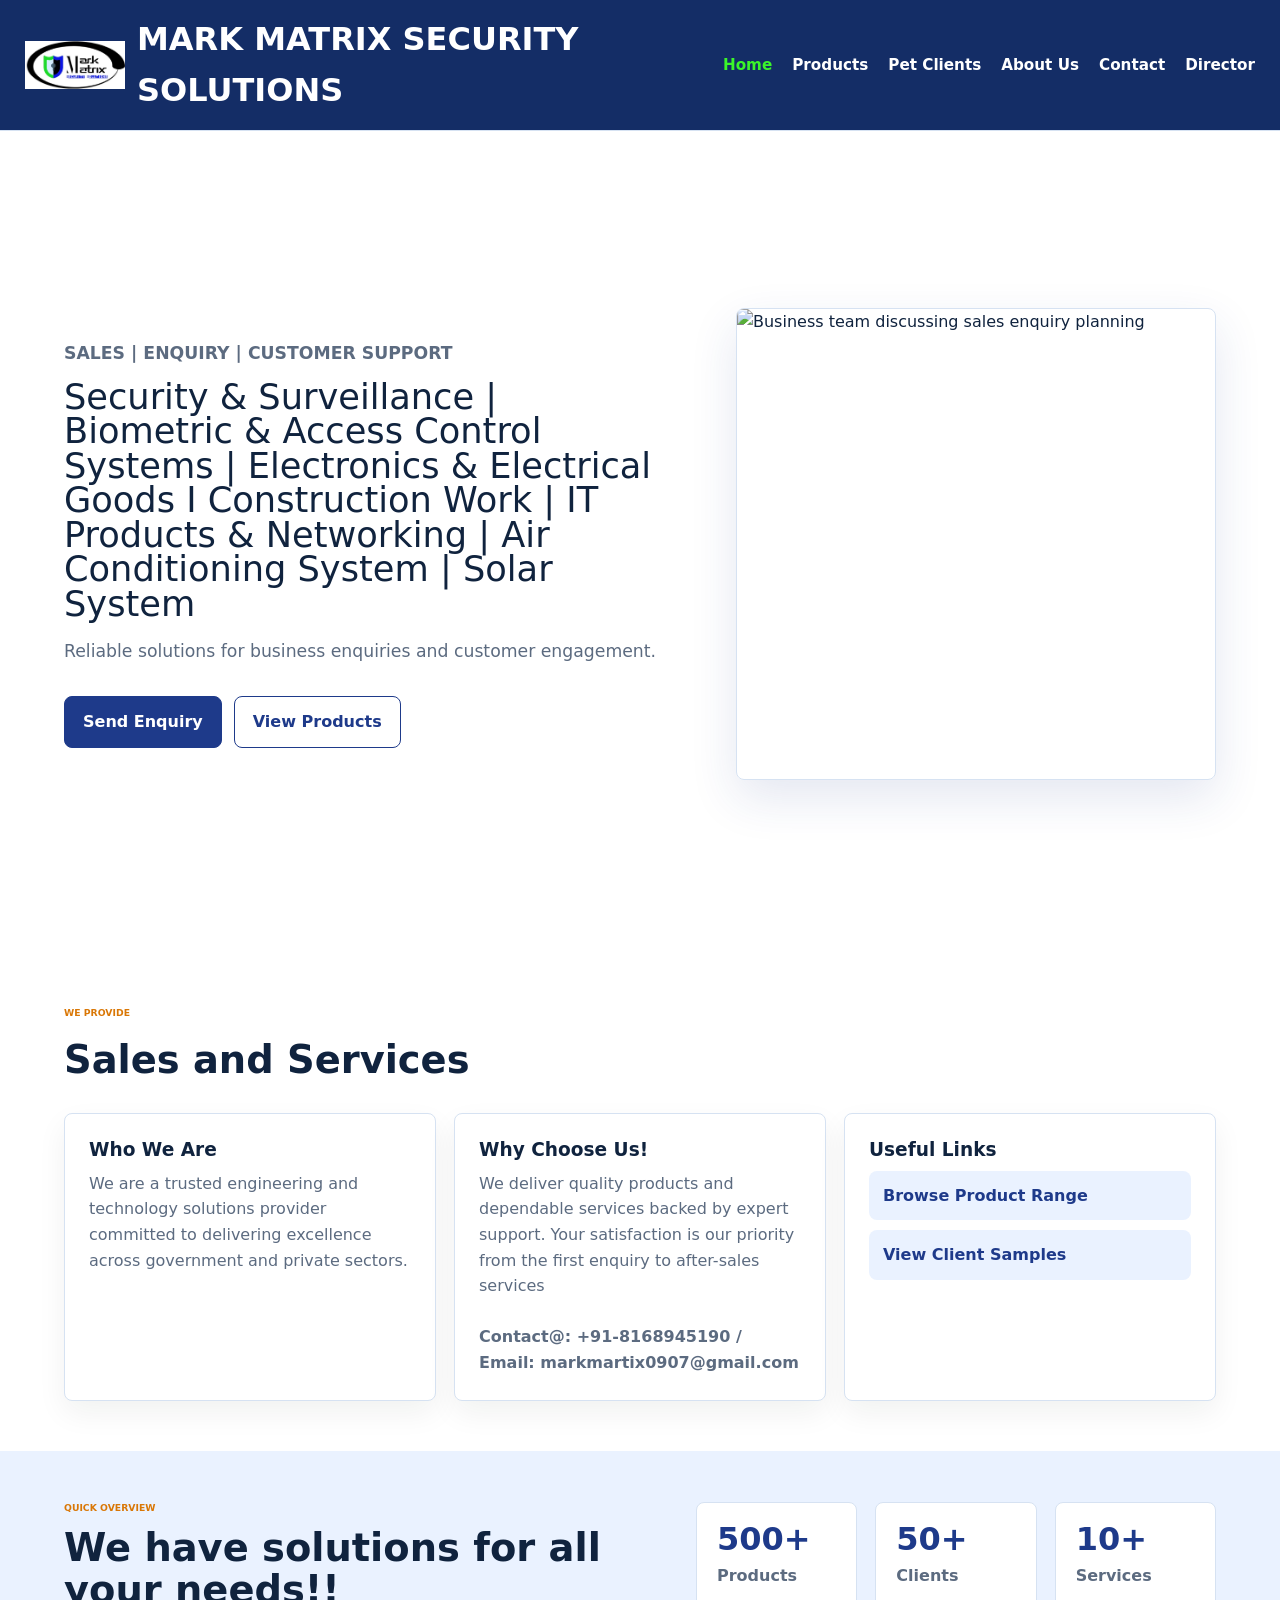
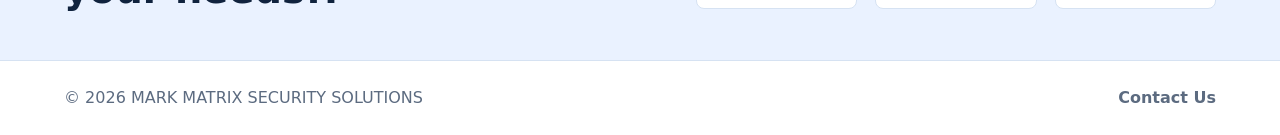
==== commit eb6c3741: "Add files via upload" ====
--- a/index.html
+++ b/index.html
@@ -55,42 +55,47 @@
 
       <section class="section">
         <div class="section-heading">
-          <p class="eyebrow">Testing Content</p>
-          <h2>Sample sections for homepage validation.</h2>
+          <p class="eyebrow">We provide</p>
+          <h2>Sales and Services</h2>
         </div>
         <div class="feature-grid">
           <article class="feature-card">
-            <h3>Editable Headings</h3>
-            <p>Use this area to test how headings, paragraphs, and calls to action appear.</p>
+            <h3>Who We Are</h3>
+            <p>We are a trusted engineering and technology solutions provider committed to delivering excellence across government and private sectors.</p>
           </article>
           <article class="feature-card">
-            <h3>Responsive Layout</h3>
-            <p>The layout adapts for desktop, tablet, and mobile testing scenarios.</p>
+            <h3>Why Choose Us!</h3>
+            <p>We deliver quality products and dependable services backed by expert support. Your satisfaction is our priority from the first enquiry to after-sales services</p>
+			<br>
+			<p><strong>Contact@: +91-8168945190 / Email: markmartix0907@gmail.com</strong></p>
           </article>
           <article class="feature-card">
-            <h3>Interactive Elements</h3>
-            <p>Navigation, filters, expandable content, and contact form validation are included.</p>
-          </article>
+          <h3>Useful Links</h3>
+          <div class="link-list">
+            <a href="products.html">Browse Product Range</a>
+            <a href="clients.html">View Client Samples</a>
+          </div>
+        </article>
         </div>
       </section>
 
       <section class="section muted split-section">
         <div>
           <p class="eyebrow">Quick Overview</p>
-          <h2>Designed for sample sales and enquiry workflow testing.</h2>
+          <h2>We have solutions for all your needs!!</h2>
         </div>
         <div class="stats-grid">
           <div>
-            <strong>12+</strong>
-            <span>Sample Products</span>
+            <strong>500+</strong>
+            <span>Products</span>
           </div>
           <div>
-            <strong>4</strong>
-            <span>Test Client Cards</span>
+            <strong>50+</strong>
+            <span>Clients</span>
           </div>
           <div>
-            <strong>1</strong>
-            <span>Validated Enquiry Form</span>
+            <strong>10+</strong>
+            <span>Services</span>
           </div>
         </div>
       </section>
